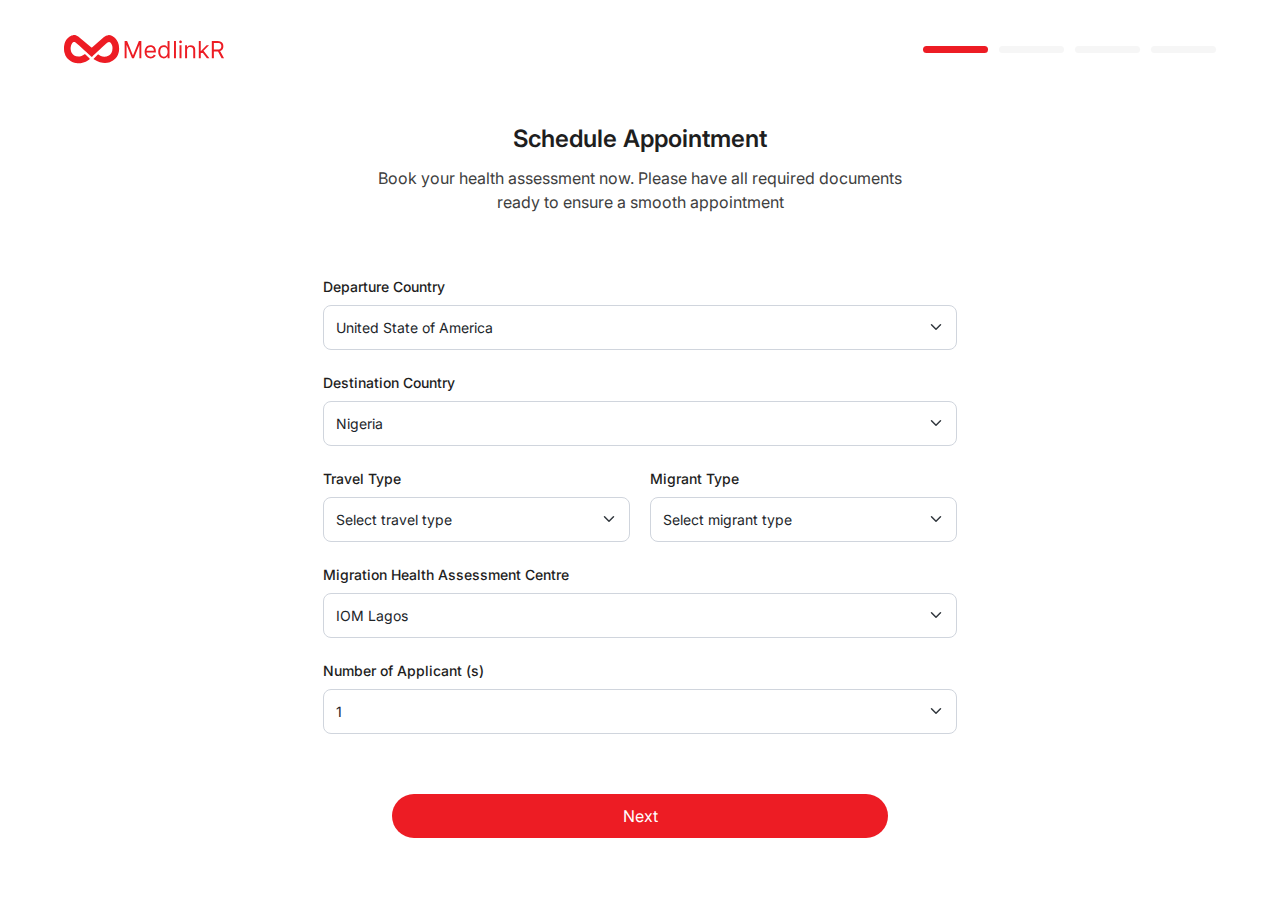
==== index.html @ 0be47abd "added routing" ====
<!DOCTYPE html>
<html lang="en">
  <head>
    <meta charset="utf-8" />
    <meta name="viewport" content="width=device-width, initial-scale=1" />
    <title>Medbury forms</title>
    <link rel="stylesheet" href="style.css" />
    <link
      href="https://cdn.jsdelivr.net/npm/bootstrap@5.3.3/dist/css/bootstrap.min.css"
      rel="stylesheet"
      integrity="sha384-QWTKZyjpPEjISv5WaRU9OFeRpok6YctnYmDr5pNlyT2bRjXh0JMhjY6hW+ALEwIH"
      crossorigin="anonymous"
    />
  </head>
  <body>
    <div class="form__body__container">
      <div class="form__logosteps__container">
        <img src="./images/medbury_form_logo.svg" alt="logo" />
        <div class="form__steps_container">
          <div class="active__form__step"></div>
          <div class="inactive__form__step"></div>
          <div class="inactive__form__step"></div>
          <div class="inactive__form__step"></div>
        </div>
      </div>
      <div class="form__content__container">
        <div class="form__title__container">
          <h2>Schedule Appointment</h2>
          <p>
            Book your health assessment now. Please have all required documents
            ready to ensure a smooth appointment
          </p>
        </div>
        <form class="form__inputs__container">
          <div class="step1__form__cont">
            <div>
              <label
                for="departureCountry"
                class="form-label custom__form__label"
                >Departure Country</label
              >
              <select
                id="departureCountry"
                class="form-select custom__form__select"
                aria-label="Default select example"
              >
                <option selected>United State of America</option>
                <option value="canada">Canada</option>
                <option value="maxico">Mexico</option>
                <option value="brazil">Brazil</option>
              </select>
            </div>
            <div>
              <label
                for="destinationCountry"
                class="form-label custom__form__label"
                >Destination Country</label
              >
              <select
                id="destinationCountry"
                class="form-select custom__form__select"
                aria-label="Default select example"
              >
                <option selected>Nigeria</option>
                <option value="canada">Belgium</option>
                <option value="maxico">Chad</option>
                <option value="brazil">Romania</option>
              </select>
            </div>

            <div class="flex__select__inputs">
              <div>
                <label for="travelType" class="form-label custom__form__label"
                  >Travel Type</label
                >
                <select
                  id="travelType"
                  class="form-select custom__form__select"
                  aria-label="Default select example"
                  aria-placeholder="Select travel type"
                >
                  <option
                    disabled
                    selected
                    class="select__placeholder"
                    value=""
                  >
                    Select travel type
                  </option>
                  <option value="maxico">Chad</option>
                  <option value="brazil">Romania</option>
                </select>
              </div>
              <div>
                <label for="migrantType" class="form-label custom__form__label"
                  >Migrant Type</label
                >
                <select
                  id="migrantType"
                  class="form-select custom__form__select"
                  aria-label="Default select example"
                  aria-placeholder="Select migrant type"
                >
                  <option
                    disabled
                    selected
                    class="select__placeholder"
                    value=""
                  >
                    Select migrant type
                  </option>
                  <option value="maxico">Chad</option>
                  <option value="brazil">Romania</option>
                </select>
              </div>
            </div>
            <div>
              <label
                for="assessmentCenter"
                class="form-label custom__form__label"
                >Migration Health Assessment Centre</label
              >
              <select
                id="assessmentCenter"
                class="form-select custom__form__select"
                aria-label="Default select example"
              >
                <option selected>IOM Lagos</option>
                <option value="canada">ikoyi</option>
                <option value="maxico">Chad</option>
                <option value="brazil">Romania</option>
              </select>
            </div>
            <div>
              <label for="noOfApplicants" class="form-label custom__form__label"
                >Number of Applicant (s)</label
              >
              <select
                id="noOfApplicants"
                class="form-select custom__form__select"
                aria-label="Default select example"
              >
                <option selected>1</option>
                <option value="canada">2</option>
                <option value="maxico">3</option>
                <option value="brazil">4</option>
              </select>
            </div>
          </div>

          <div class="step1__next__button__cont">
            <button class="step1__next__button custom__next__button">
              <a href="./requirements.html"> Next </a>
            </button>
          </div>
        </form>
      </div>
    </div>
    <script
      src="https://cdn.jsdelivr.net/npm/bootstrap@5.3.3/dist/js/bootstrap.bundle.min.js"
      integrity="sha384-YvpcrYf0tY3lHB60NNkmXc5s9fDVZLESaAA55NDzOxhy9GkcIdslK1eN7N6jIeHz"
      crossorigin="anonymous"
    ></script>
  </body>
</html>
---- style.css ----
@import url("https://fonts.googleapis.com/css2?family=Inter:ital,opsz,wght@0,14..32,100..900;1,14..32,100..900&display=swap");

* {
  padding: 0;
  margin: 0;
  box-sizing: border-box;
  font-family: "Inter", sans-serif;
}

.form__body__container p {
  margin: 0;
  padding: 0;
}

a {
  text-decoration: none !important;
  color: white !important;
}

.form__body__container {
  width: 90%;
  max-width: 1350px;
  margin: 0 auto;
  padding: 35px 0;
}

.form__logosteps__container {
  width: 100%;
  display: flex;
  flex-direction: column;
  justify-content: center;
  gap: 25px;
  align-items: center;
}

.form__steps_container {
  display: flex;
  justify-content: center;
  align-items: center;
  gap: 11px;
}

.form__steps_container div {
  width: 65px;
  height: 7px;
  border-radius: 10px;
}

.active__form__step {
  background-color: #ed1c24;
}
.inactive__form__step {
  background-color: #f6f6f6;
}

.form__content__container {
  margin: 28px 0 0;
}

.form__title__wrapper {
  width: 100%;
  display: flex;
  flex-direction: column;
  justify-content: center;
  align-items: center;
  gap: 16px;
  position: relative;
}

.form__title__wrapper button {
  border: none;
  outline: none;
  background: transparent;
}

.form__title__wrapper button img {
  height: 24px;
}

.form__title__container {
  text-align: center;
  width: 100%;
  max-width: 542px;
  margin: 0 auto;
}

.form__title__container h2 {
  font-weight: 600;
  font-size: 24px;
  line-height: 29.5px;
  color: #1e1e1e;
  padding-bottom: 4px;
}
.form__title__container p {
  font-size: 16px;
  line-height: 24px;
  color: #404040;
}

.form__inputs__container,
.form__inputs__container__step2 {
  margin: 30px 0 0;
}

.custom__form__select {
  border-radius: 8px !important;
  box-shadow: none !important;
  border-color: #d0d5dd !important;
  height: 45px !important;
  font-size: 14px !important;
}

.custom__form__select:focus {
  border-color: #d0d5dd !important;
}

.custom__form__select option {
  font-size: 14px !important;
  line-height: 17px !important;
  color: #1e1e1e !important;
}

.custom__form__label {
  font-weight: 500 !important;
  font-size: 14px !important;
  line-height: 20px !important;
  color: #1e1e1e !important;
}

.step1__form__cont {
  width: 100%;
  max-width: 634px;
  margin: 0 auto;
  display: flex;
  flex-direction: column;
  gap: 16px;
}

.select__placeholder {
  color: #737488 !important;
}

.flex__select__inputs {
  display: grid;
  grid-template-columns: repeat(1, minmax(0, 1fr));
  gap: 20px;
}

.step1__next__button {
  height: 44px;
  width: 100%;
  max-width: 496px;
  border-radius: 42px;
  font-size: 16px;
  text-align: center;
  color: white;
  margin: 30px auto 0;
}

.step1__next__button__cont {
  width: 100%;
  display: flex;
  align-items: center;
  justify-content: center;
}

.custom__next__button {
  background-color: #ed1c24;
  border: none;
  outline: none;
}
.custom__next__button:disabled {
  background-color: #c5cee0;
}

/* step 2 */

.form__inputs__container__step2 {
  width: 100%;
  max-width: 1022px;
  margin-left: auto !important;
  margin-right: auto !important;
  display: flex;
  flex-direction: column;
  justify-content: start;
  gap: 30px;
  position: relative;
}

.step2__sideinfo {
  background-color: #f9f9f9;
  border-radius: 16px;
  padding: 30px 20px;
  display: flex;
  justify-content: start;
  width: 100%;
  flex-direction: column;
  gap: 25px;
}

.confirm__info {
  background-color: #f9f9f9;
  border-radius: 16px;
  padding: 30px 20px;
  display: flex;
  justify-content: start;
  width: 100%;
  flex-direction: column;
  gap: 25px;
}

.confirm__grid__group {
  display: grid;
  grid-template-columns: repeat(1, minmax(0, 1fr));
  gap: 25px;
}

.tranfer__details {
  background-color: #f9f9f9;
  border-radius: 16px;
  padding: 25px 20px 20px;
  display: flex;
  justify-content: start;
  width: 100%;
  flex-direction: column;
  gap: 16px;
}

.country__cont2,
.country__cont1 {
  display: flex;
  width: 100%;
  flex-direction: column;
  justify-content: start;
  align-items: start;
  overflow: hidden;
  display: -webkit-box;
  -webkit-box-orient: vertical;
  -webkit-line-clamp: 1;
}

.sideInfo__country__cont {
  display: flex;
  flex-direction: column;
  align-items: start;
  justify-content: start;
  gap: 25px;
}

.sideInfo__country h3,
.sideinfo__label__value h3 {
  color: #9a9aa7;
  font-size: 14px;
  line-height: 16px;
  margin-bottom: 8px;
}

.sideInfo__country div {
  display: flex;
  justify-content: start;
  align-items: center;
  gap: 9px;
}

.sideInfo__country div img {
  width: 26px;
}

.sideInfo__country div p {
  font-size: 14px;
  line-height: 16px;
  color: #1e1e1e;
}
.sideinfo__label__value p {
  font-size: 14px;
  font-weight: 500;
  line-height: 20px;
  color: #1e1e1e;
}
.country__plane {
  width: 24px;
  display: none;
}

.side__form {
  flex-grow: 1;
}
.side__form__step2 {
  width: 100%;
  display: flex;
  flex-direction: column;
  justify-content: start;
  gap: 30px;
}
.side__form__step3 {
  width: 100%;
  display: flex;
  flex-direction: column;
  justify-content: start;
  gap: 16px;
}

.custom__date__input {
  border-radius: 8px !important;
  box-shadow: none !important;
  border-color: #d0d5dd !important;
  height: 45px !important;
  font-size: 14px !important;
}

.custom__date__input:focus {
  border-color: #d0d5dd !important;
}

.custom__text__input {
  border-radius: 8px !important;
  box-shadow: none !important;
  border-color: #d0d5dd !important;
  height: 45px !important;
  font-size: 14px !important;
}

.custom__text__input:focus {
  border-color: #d0d5dd !important;
}

.appointment__date__cont {
  width: 100%;
}

.time__slot__label {
  font-weight: 500;
  font-size: 14px;
  line-height: 20px;
  color: #1e1e1e;
}

.time__slot__wrapper {
  width: 100%;
  display: flex;
  flex-direction: column;
  gap: 12px;
}
.time__slot__container {
  width: 100%;
  display: flex;
  justify-content: start;
  flex-wrap: wrap;
  align-items: center;
  gap: 10px;
  margin-top: 15px;
}
.time__slot__container button {
  width: 97px;
  height: 40px;
  border-radius: 5px;
  text-align: center;
  font-size: 14px;
  line-height: 20px;
  border: none;
  outline: none;
  transition: all ease-in-out 0.3s;
}
.inactive__time__slot {
  background-color: #f4f4f4;
  color: #1e1e1e;
}
.active__time__slot {
  background-color: #ed1c24;
  color: white;
}

.appointment__notice {
  background-color: #fff9ee;
  height: 40px;
  width: 100%;
  border-radius: 6px;
  display: flex;
  justify-content: start;
  align-items: center;
  gap: 6px;
  padding: 0 10px;
  margin-top: 10px;
}

.confirm__appointment__notice {
  background-color: #fff9ee;
  width: 100%;
  border-radius: 6px;
  display: flex;
  justify-content: start;
  align-items: center;
  gap: 6px;
  padding: 8px 10px;
  margin-top: 15px;
}

.appointment__notice img,
.confirm__appointment__notice img {
  width: 24px;
}

.appointment__notice p,
.confirm__appointment__notice p {
  font-size: 12px;
  line-height: 16px;
  color: #db7923;
}

.confirm__bottom__text {
  font-size: 13.5px;
  line-height: 20px;
  color: #9a9aa7;
}
.confirm__bottom__text span {
  font-weight: 600;
  color: #636262;
}

.appointment__next_cont {
  width: 100%;
  display: flex;
  justify-content: end;
}

.appointment__next_cont button {
  width: 158px;
  height: 44px;
  border-radius: 42px;
  color: white;
  font-size: 16px;
  line-height: 24px;
}
.applicant__title {
  font-weight: 600;
  color: #ed1c24;
  font-size: 16px;
  line-height: 20px;
  margin-bottom: 16px;
}
.multiple__aplicants__hr {
  height: 1px;
  background-color: #00000014;
  width: 100%;
  border: none;
  outline: none;
  margin: 30px 0;
}
.applicant__next__button__cont {
  margin-top: 30px;
}

/* requirements */
.medex__img__cont {
  display: none;
}

.medex__container {
  display: flex;
  justify-content: start;
  align-items: start;
  gap: 40px;
}
.medex__requirements {
  font-family: Arial, sans-serif;
  line-height: 1.6;
  color: #1e1e1e;
  flex-grow: 1;
}

.medex__heading {
  font-size: 24px !important;
  line-height: 35px !important;
  font-weight: bold;
  margin-bottom: 10px;
}

.medex__intro {
  font-size: 16px !important;
  line-height: 24px !important;
  margin-bottom: 20px;
}

.medex__subheading {
  font-size: 20px !important;
  line-height: 24px !important;
  font-weight: bold;
  margin-top: 30px;
}

.medex__list {
  list-style-type: decimal;
  margin: 15px 0;
  padding-left: 20px;
}

.medex__info {
  font-size: 16px !important;
  line-height: 24px !important;
  margin-bottom: 10px;
}

.medex__country {
  display: flex;
  align-items: center;
  margin-top: 15px;
  margin-bottom: 15px;
}

.medex__flag {
  width: 30px;
  height: 20px;
  margin-right: 10px;
}

.medex__country-name {
  font-size: 18px;
  line-height: 24px;
  font-weight: 400;
}

.medex__investigation-list {
  list-style-type: decimal;
  padding-left: 20px;
  margin-top: 10px;
}

.medex__investigation-list li {
  margin-bottom: 10px;
  font-size: 1rem;
  color: #404040;
}

.medex__investigation-list li strong {
  font-weight: 600 !important;
}

.medex__requirements__button {
  margin-bottom: 20px;
  border: none;
  outline: none;
  background: transparent;
}

.medex__next__cont {
  width: 100%;
  display: flex;
  justify-content: start;
}

.medex__terms__cont {
  display: flex;
  flex-direction: column;
  justify-content: start;
  gap: 20px;
  margin-top: 30px;
}

.medex__next__cont button {
  width: 158px;
  height: 44px;
  border-radius: 42px;
  color: white;
  font-size: 16px;
  line-height: 24px;
}

.payment__type__container {
  width: 100%;
  height: fit-content;
  min-height: 100vh;
  position: relative;
  z-index: 1000;
}

.payment__overlay {
  background: #1e1e1e87;
  width: 100%;
  height: 100%;
  position: absolute;
  top: 0;
  left: 0;
  z-index: 1001;
}

.payment__type__modal,
.payment__transfer__modal {
  position: absolute;
  top: 50%;
  left: 50%;
  transform: translate(-50%, -50%);
  background-color: white;
  width: 90%;
  max-width: 539px;
  border-radius: 23px;
  z-index: 1002;
  padding: 35px 20px 30px;
}

.payment__modal__cancel {
  position: absolute;
  top: 10px;
  right: 15px;
  border: none;
  outline: none;
  background: transparent;
}

.payment__type__modal,
.payment__transfer__modal h2 {
  font-size: 16px;
  line-height: 20px;
  color: #1e1e1e;
  font-weight: 600;
  text-align: center;
}

.payment__type__modal,
.payment__transfer__modal h5 {
  color: #404040;
  font-size: 14px;
  line-height: 20px;
  text-align: center;
  max-width: 352px;
  margin: 0 auto;
}

.payment__buttons__cont {
  display: flex;
  flex-direction: column;
  justify-content: center;
  gap: 18px;
  margin-top: 25px;
}

.payment__buttons__cont button {
  width: 100%;
  padding: 12px 12px;
  text-align: left;
  box-shadow: 0px 5px 8px 0px #5a5a5a12;
  background: white;
  border-radius: 9px;
  border: solid 1px white;
}

.payment__buttons__cont button:focus {
  border: solid 1px #ed1c24;
}

.payment__buttons__cont button h3 {
  font-size: 15px;
  line-height: 20px;
  color: #000000;
  font-weight: 600;
}
.payment__buttons__cont button p {
  font-size: 12px;
  line-height: 15px;
  color: #404040;
}

.online__payment h3 {
  margin-top: 12px;
}
.clinic__payment h3 {
  margin-top: 2px;
}

.payment__confirm__cont {
  width: 100%;
  display: flex;
  justify-content: center;
  align-items: center;
  margin-top: 25px;
}

.payment__confirm__cont button {
  width: 100%;
  max-width: 251px;
  height: 35px;
  border-radius: 33px;
  color: white;
  font-size: 13px;
  line-height: 20px;
}

.payment__option {
  border-bottom: 1px solid #ebebf0;
}

.payment__option img {
  width: 24px;
}

.payment__option__text p {
  color: #1e1e1e;
  font-size: 15px;
  line-height: 15px;
  padding-bottom: 4px;
  font-weight: 700;
}
.payment__option__text small {
  color: #404040;
  font-size: 13px;
  line-height: 18px;
}

.custom__radio {
  width: 20px;
  height: 20px;
  border: 1px solid #ed1c24;
  border-radius: 50%;
  appearance: none;
  background-color: #fff;
  position: relative;
}

.custom__radio:checked {
  border-color: #ed1c24;
  background-color: white;
}

.custom__radio:checked::after {
  content: "";
  display: block;
  width: 12px;
  height: 12px;
  border-radius: 50%;
  background-color: #ed1c24;
  position: absolute;
  top: 50%;
  left: 50%;
  transform: translate(-50%, -50%);
}

.card__payment__modal,
.transfer__payment__modal {
  display: flex;
  justify-content: center;
  flex-direction: column;
}

.payment__success__cont {
  display: flex;
  justify-content: center;
  flex-direction: column;
  align-items: center;
  text-align: center;
}

.payment__success__cont h2 {
  color: #000000;
  font-size: 16px;
  font-weight: 500;
  line-height: 24px;
  margin: 25px 0 20px;
}

.payment__success__cont__p {
  color: #404040;
  font-size: 16px;
  width: 100%;
  font-weight: 400;
  max-width: 355px;
  margin: 0 auto;
  line-height: 24px;
}

.payment__success__button {
  margin-top: 30px !important;
  background: #15971d;
  text-align: center;
  border-radius: 6px;
  height: 45px;
  border: none;
  outline: none;
  width: 100%;
  max-width: 251px;
  margin: 0 auto;
  color: white;
  font-size: 14px;
  line-height: 20px;
}

.card__payment__modal img,
.flutterwave__logo {
  height: 27px;
}
.card__payment__modal h3 {
  color: #000000;
  font-size: 14px;
  line-height: 20px;
  font-weight: 500;
  text-align: center;
  margin: 30px 0;
}
.transfer__h3 {
  color: #404040;
  font-size: 14px;
  line-height: 20px;
  text-align: center;
  margin: 25px auto;
  max-width: 365px;
}
.card__payment__modal h4 {
  color: #000000;
  font-size: 14px;
  line-height: 20px;
  font-weight: 500;
  text-align: center;
  margin: 20px 0 0;
}

.custom__input {
  border-radius: 10px;
  font-size: 1.1rem;
  padding: 12px;
  border: 1px solid #eaeaea;
  box-shadow: none;
}

.custom__input::placeholder {
  color: #d9d9d9;
  font-weight: 400;
}

.custom__payInput__cont {
  display: flex;
  flex-direction: column;
  justify-content: start;
  align-items: start;
  gap: 0px;
  border: 1px solid #d0d5dd;
  border-radius: 6px;
  padding: 8px 10px 4px;
}

.custom__payInput__cont input {
  border: none;
  outline: none;
  padding: 4px 1px;
  font-size: 13px;
  width: 100% !important;
}

.payment__form label {
  font-size: 13px;
  color: #000000;
  margin-bottom: 2px !important;
}

.card__payment__button {
  width: 100%;
  margin-top: 30px;
  background: #f0b822;
  padding: 0 10px;
  font-size: 14px;
  font-weight: 500;
  line-height: 20px;
  text-align: center;
  color: white;
  border-radius: 6px;
  height: 50px;
  border: none;
  outline: none;
}

.transfer__payment__button {
  width: 100%;
  margin-top: 15px;
  background: #f0b822;
  padding: 0 10px;
  font-size: 14px;
  font-weight: 500;
  line-height: 20px;
  text-align: center;
  color: white;
  border-radius: 6px;
  height: 50px;
  border: none;
  outline: none;
}

.card__payment__form__second__row {
  display: grid;
  grid-template-columns: repeat(2, minmax(0, 1fr));
  gap: 16px;
}

.copy__button {
  background: transparent;
  border: none;
  outline: none;
}

.transfer__timer {
  font-size: 14px;
  line-height: 20px;
  color: #404040;
  margin-top: 20px;
  text-align: center;
}
.transfer__timer span {
  color: #f0b822;
  font-weight: 700;
}

.confirm__content__container {
  max-width: 631px;
  margin-left: auto;
  margin-right: auto;
}
@media screen and (min-width: 760px) {
  .form__logosteps__container {
    flex-direction: row;
    justify-content: space-between;
  }
  .form__body__container {
    padding: 35px 0 55px;
  }

  .form__content__container {
    margin: 50px 0 0;
  }

  .form__title__wrapper button {
    position: absolute;
    top: 0;
    left: 0;
  }

  .payment__buttons__cont {
    display: grid;
    grid-template-columns: repeat(2, minmax(0, 1fr));
    gap: 20px;
    margin-top: 35px;
  }
  .payment__confirm__cont {
    margin-top: 40px;
  }
  .payment__type__modal {
    padding: 50px 50px;
  }
  .payment__type__modal {
    min-width: 480px;
  }

  .payment__transfer__modal {
    padding: 30px 50px;
  }
  .payment__modal__cancel {
    position: absolute;
    top: 15px;
    right: 20px;
  }
  .form__inputs__container,
  .form__inputs__container__step2 {
    margin: 60px 0 0;
  }
  .step1__form__cont,
  .side__form__step3 {
    gap: 20px;
  }
  .flex__select__inputs {
    grid-template-columns: repeat(2, minmax(0, 1fr));
  }
  .step1__next__button {
    margin: 60px auto 0;
  }
  .country__cont2 {
    justify-content: end;
    align-items: end;
  }
  .country__div2 {
    justify-content: end;
  }
  .country__plane {
    display: inline-block;
  }
  .sideInfo__country__cont {
    display: flex;
    flex-direction: row;
    align-items: center;
    justify-content: space-between;
    gap: 20px;
  }
  .country__cont2,
  .country__cont1 {
    display: flex;
    width: 45%;
  }
  .step2__sideinfo {
    padding: 50px 30px;
    gap: 35px;
  }
  .confirm__info {
    padding: 50px 30px;
  }
  .applicant__title {
    margin-bottom: 20px;
  }
  .multiple__aplicants__hr {
    margin: 45px 0;
  }
  .applicant__next__button__cont {
    margin-top: 45px;
  }
  .medex__next__cont {
    width: fit-content;
    justify-content: center;
  }
  .medex__terms__cont {
    flex-direction: row;
    justify-content: space-between;
    align-items: center;
  }

  .payment__option__text p {
    font-size: 16px;
    line-height: 16px;
    padding-bottom: 5px;
  }
  .payment__option__text small {
    font-size: 14px;
    line-height: 20px;
  }
  .confirm__grid__group {
    grid-template-columns: repeat(2, minmax(0, 1fr));
    gap: 15px;
  }
  .confirm__grid__group .sideinfo__label__value:last-child {
    margin-left: auto;
    text-align: right !important;
  }
}

@media screen and (min-width: 1200px) {
  .form__inputs__container__step2 {
    flex-direction: row;
    align-items: start;
    gap: 40px;
  }
  .step2__sideinfo {
    width: 42%;
  }
  .stick__to__top {
    position: sticky;
    top: 30px;
  }
  .step2__sideinfo {
    padding: 40px 25px;
  }
  .form__content__container {
    margin: 60px 0 0;
  }
  .medex__img__cont {
    position: sticky;
    top: 30px;
    display: flex;
    width: 70%;
    height: calc(100vh - 145px);
    min-height: 600px;
    background: url("./images/medexBg.svg");
    background-position: top;
    background-size: cover;
    min-width: 489px;
    border-radius: 24px;
    overflow: hidden;
    max-height: 800px;
  }
  .medex__img__cont button {
    position: absolute;
    top: 20px;
    left: 20px;
    border: none;
    outline: none;
    background: transparent;
  }
  .medex__requirements__button {
    display: none;
  }
}
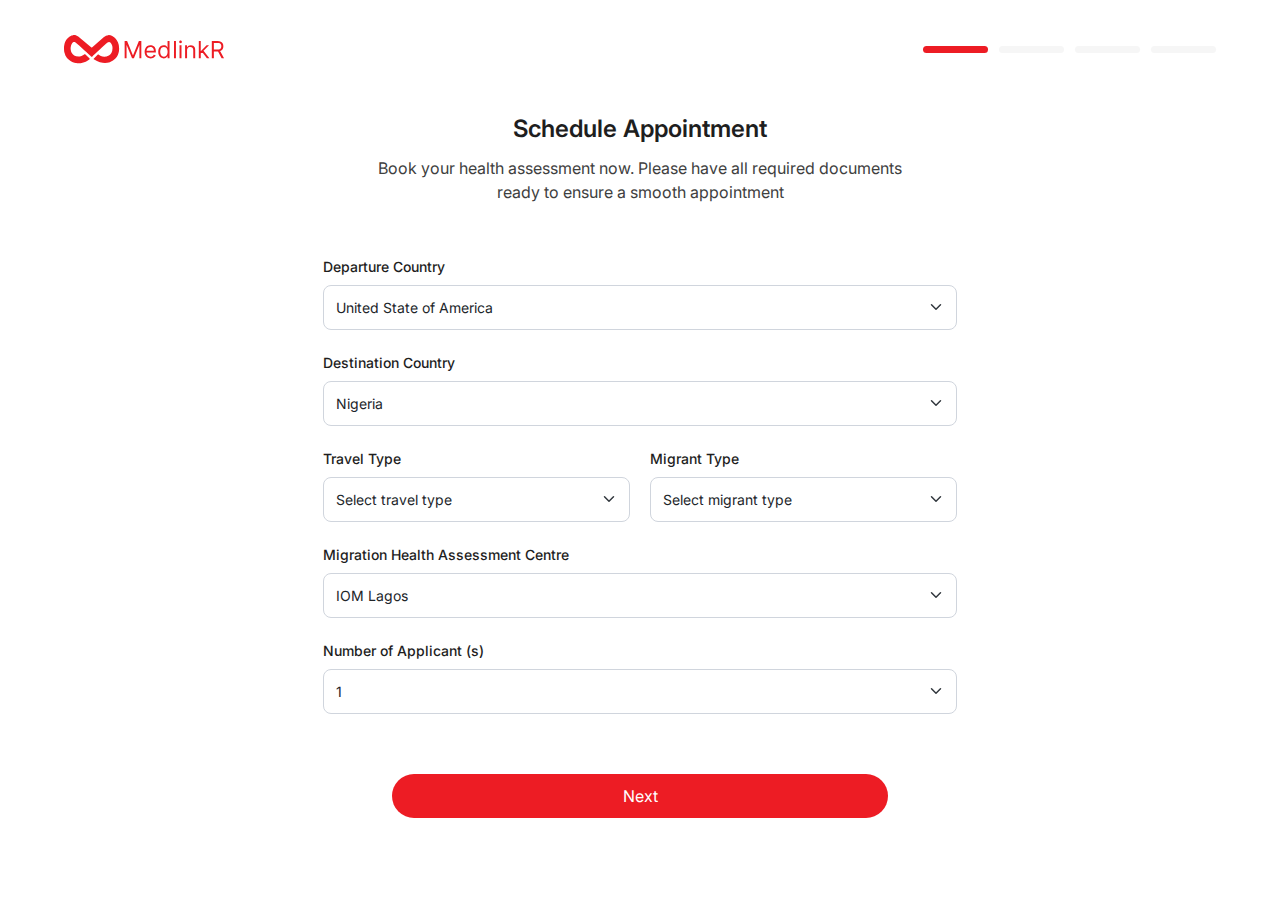
==== commit 19273beb: "added functionality to applicant forms" ====
--- a/index.html
+++ b/index.html
@@ -132,25 +132,29 @@
               </select>
             </div>
             <div>
-              <label for="noOfApplicants" class="form-label custom__form__label"
+              <label for="numApplicants" class="form-label custom__form__label"
                 >Number of Applicant (s)</label
               >
               <select
-                id="noOfApplicants"
+                id="numApplicants"
                 class="form-select custom__form__select"
                 aria-label="Default select example"
               >
-                <option selected>1</option>
-                <option value="canada">2</option>
-                <option value="maxico">3</option>
-                <option value="brazil">4</option>
+                <option selected value="1">1</option>
+                <option value="2">2</option>
+                <option value="3">3</option>
+                <option value="4">4</option>
               </select>
             </div>
           </div>
 
           <div class="step1__next__button__cont">
-            <button class="step1__next__button custom__next__button">
-              <a href="./requirements.html"> Next </a>
+            <button
+              type="button"
+              onclick="goToNextPage()"
+              class="step1__next__button custom__next__button"
+            >
+              Next
             </button>
           </div>
         </form>
@@ -161,5 +165,17 @@
       integrity="sha384-YvpcrYf0tY3lHB60NNkmXc5s9fDVZLESaAA55NDzOxhy9GkcIdslK1eN7N6jIeHz"
       crossorigin="anonymous"
     ></script>
+    <script src="./script.js"></script>
+    <script>
+      function goToNextPage() {
+        // Get the number of applicants from the input
+        const numApplicants = document.getElementById("numApplicants").value;
+
+        if (numApplicants) {
+          // Redirect to the next page with the number of applicants in the URL
+          window.location.href = `requirements.html?numApplicants=${numApplicants}`;
+        }
+      }
+    </script>
   </body>
 </html>
--- a/style.css
+++ b/style.css
@@ -15,6 +15,15 @@
 a {
   text-decoration: none !important;
   color: white !important;
+}
+
+button a {
+  display: flex;
+  justify-content: center;
+  align-items: center;
+  width: 100%;
+  height: 100%;
+  
 }
 
 .form__body__container {
@@ -955,7 +964,7 @@
   }
   .form__inputs__container,
   .form__inputs__container__step2 {
-    margin: 60px 0 0;
+    margin: 50px 0 0;
   }
   .step1__form__cont,
   .side__form__step3 {
@@ -1049,9 +1058,6 @@
   }
   .step2__sideinfo {
     padding: 40px 25px;
-  }
-  .form__content__container {
-    margin: 60px 0 0;
   }
   .medex__img__cont {
     position: sticky;
